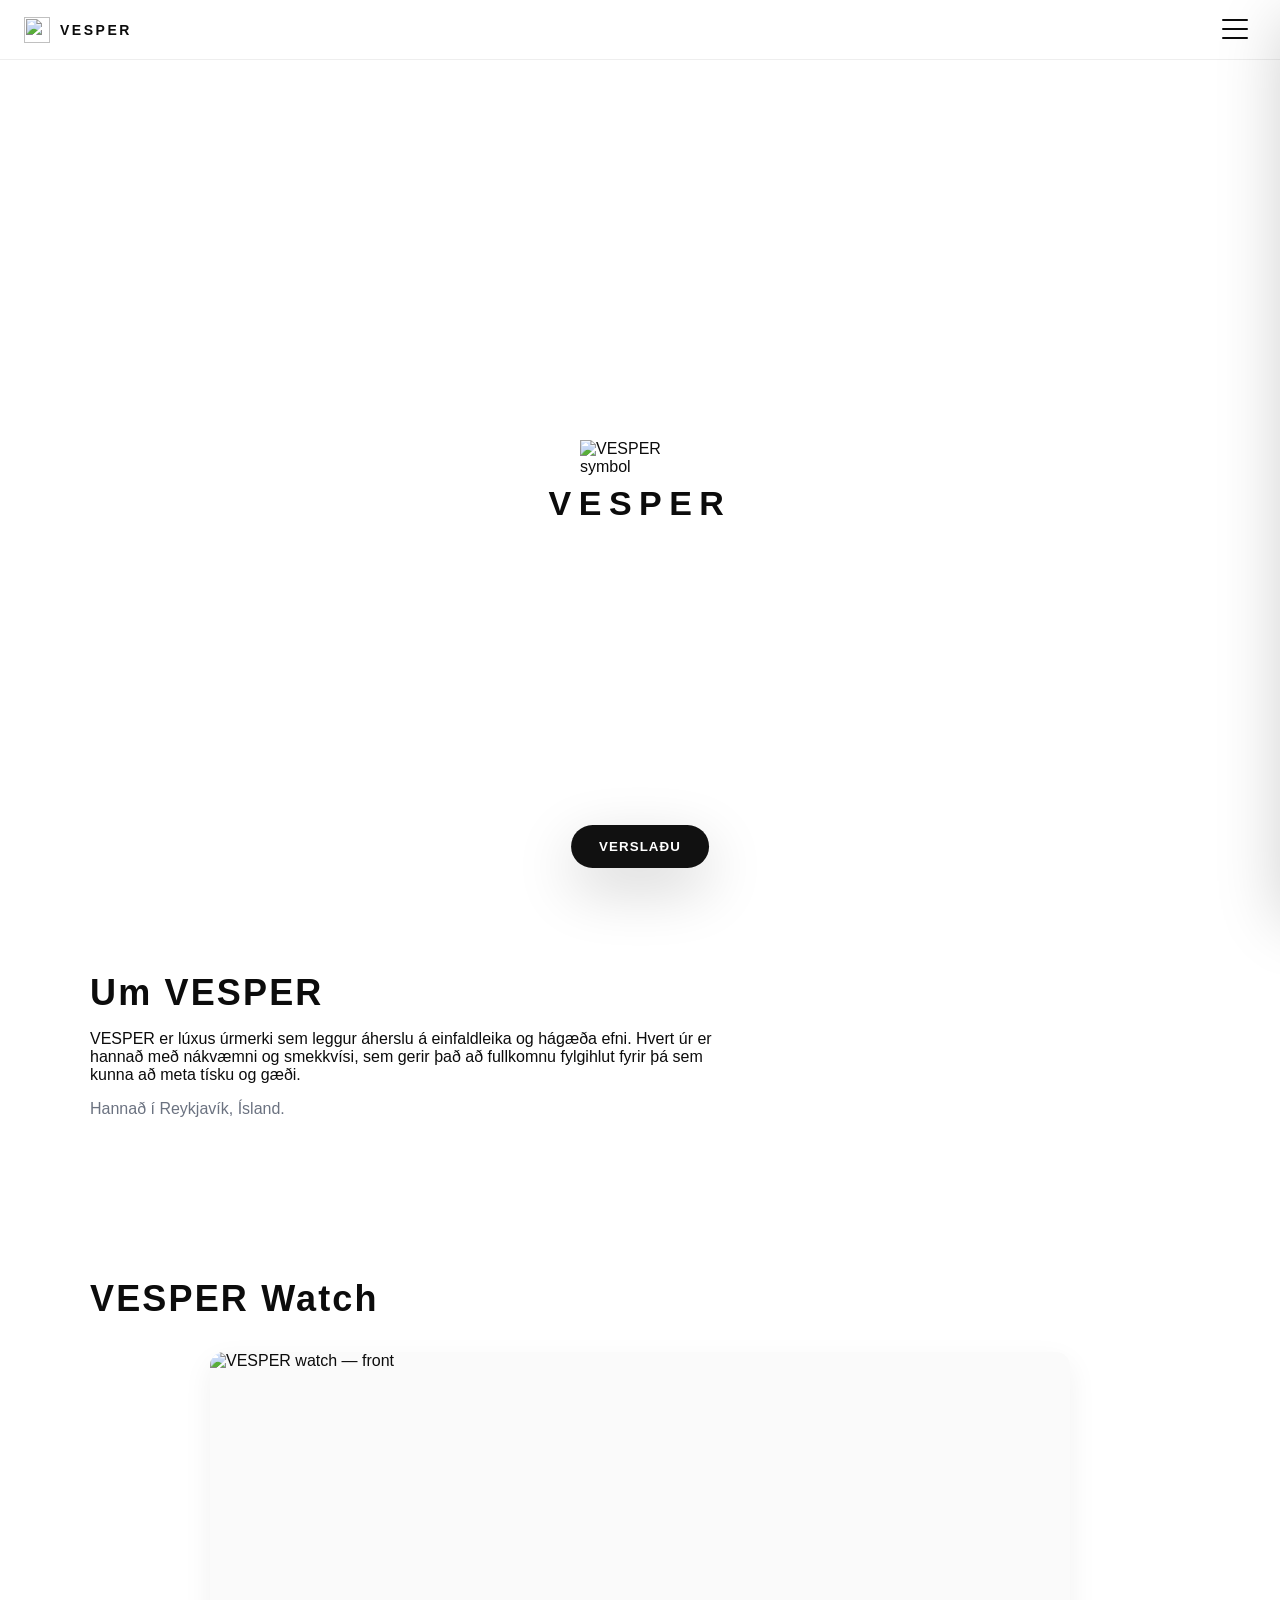
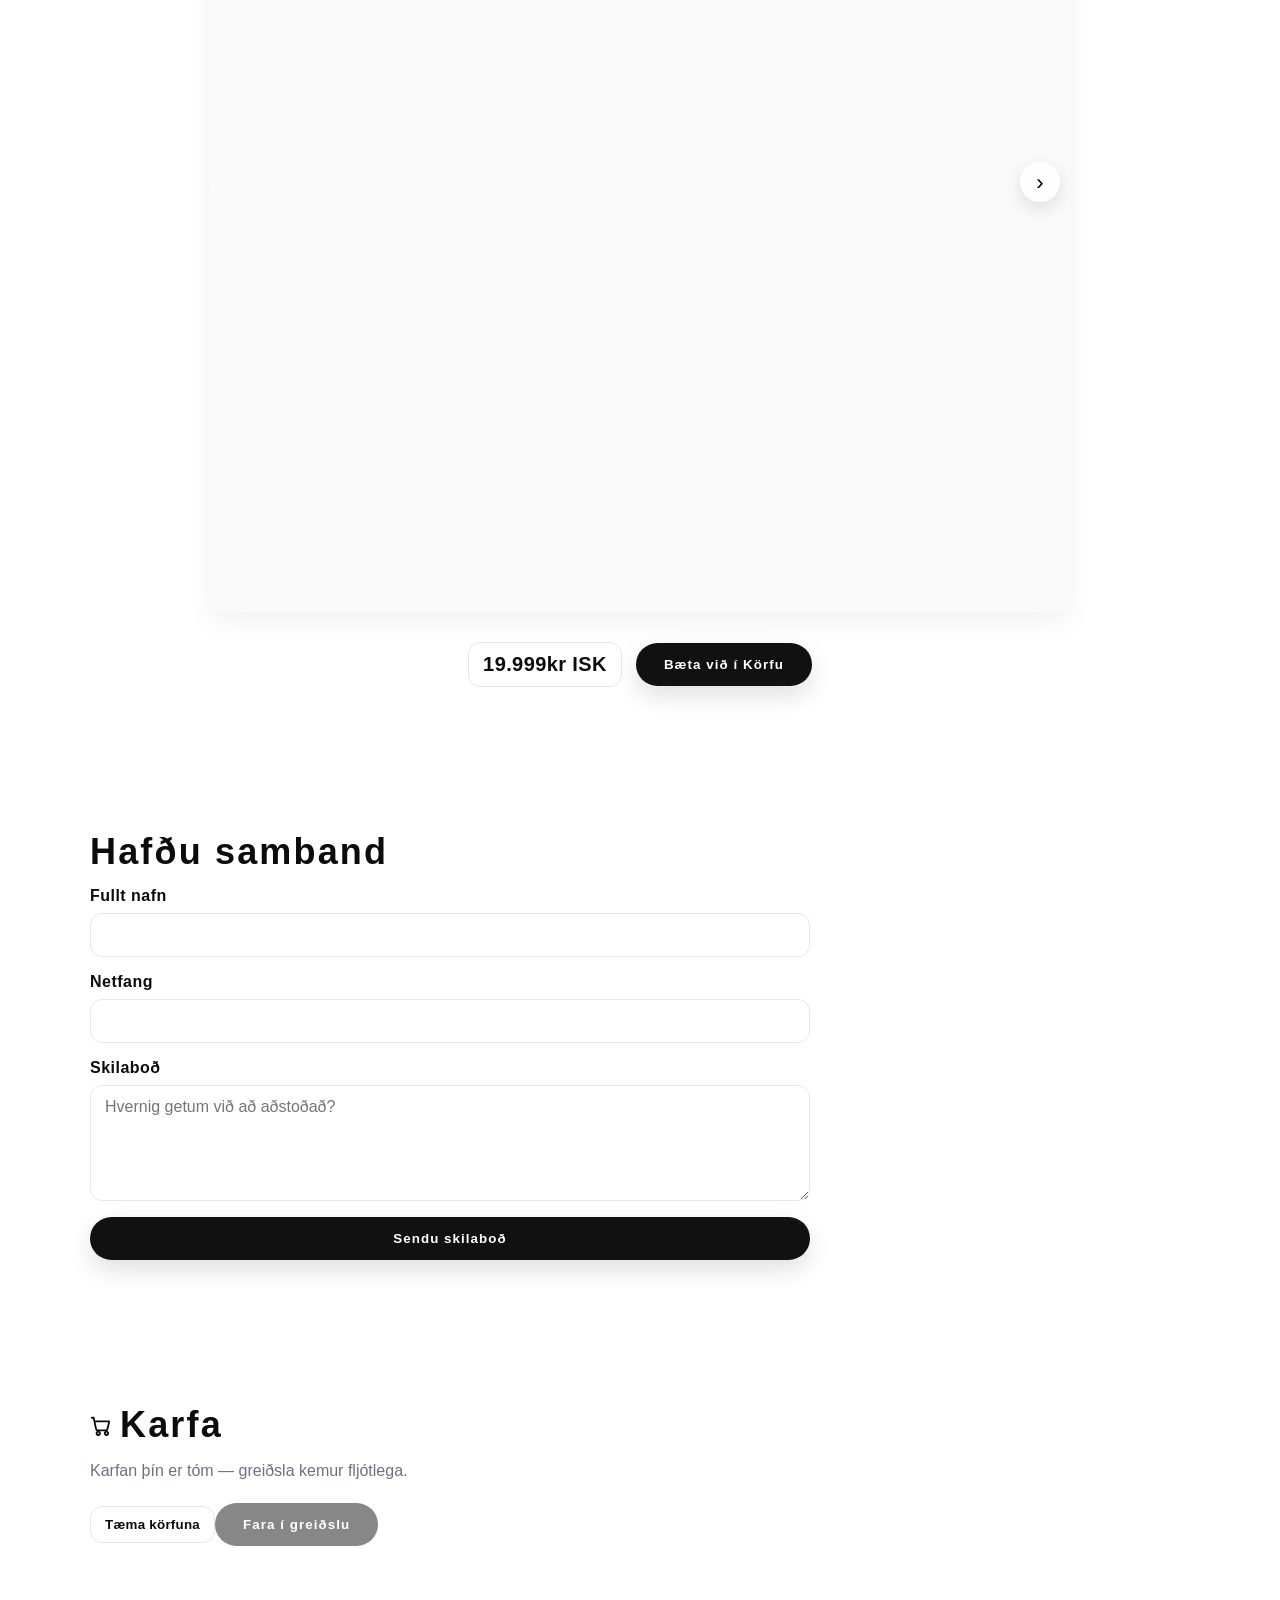
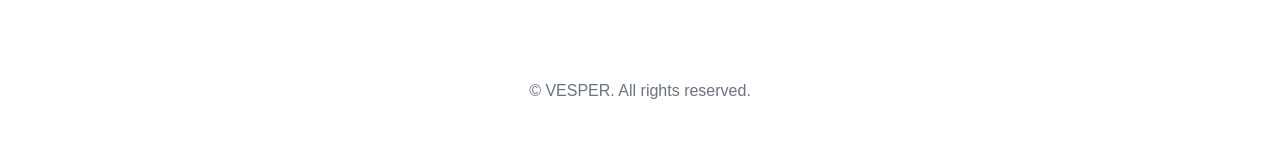
==== VESPER.html @ 0e1dc6f3 "Rename html to VESPER.html" ====
<!DOCTYPE html>
<html lang="en">
<head>
  <meta charset="utf-8" />
  <meta name="viewport" content="width=device-width, initial-scale=1" />
  <title>VESPER - Lúxus tímar</title>
  <meta name="description" content="VESPER — minimal luxury timepieces." />
  <link rel="stylesheet" href="VESPER.css" />
</head>
<body>
  <!-- Top bar with hamburger -->
  <header class="topbar">
    <a class="brand-mini" href="#" aria-label="VESPER Home">
      <img src="SymbolTr.png" alt="" />
      <span>VESPER</span>
    </a>

    <button id="menuBtn"
            class="hamburger"
            aria-label="Open menu"
            aria-expanded="false"
            aria-controls="sideMenu">
      <span aria-hidden="true"></span>
      <span aria-hidden="true"></span>
      <span aria-hidden="true"></span>
    </button>
  </header>

  <!-- Slide-over menu -->
  <aside id="sideMenu" class="menu" aria-hidden="true">
    <nav class="menu-nav" aria-label="Primary">
      <button id="closeMenu" class="close" aria-label="Close menu">×</button>
      <a href="#about" class="menu-link">Um VESPER</a>
      <a href="#contact" class="menu-link">Hafðu samband</a>
      <a href="#cart" class="menu-link" id="cartLink" aria-label="Cart (0)">
  <span class="icon-wrap">
    <svg class="icon icon-cart" viewBox="0 0 24 24" aria-hidden="true" fill="none"
         stroke="currentColor" stroke-width="2" stroke-linecap="round" stroke-linejoin="round">
      <circle cx="9" cy="20" r="1.6"></circle>
      <circle cx="18" cy="20" r="1.6"></circle>
      <path d="M2 3h2l2.6 12.2a2 2 0 0 0 2 1.6h8.5a2 2 0 0 0 2-1.6L21 7H6"></path>
    </svg>
    <span class="badge" id="cartCount" aria-hidden="true">0</span>
  </span>
  <span>Karfa</span>
</a>
    </nav>
    <div class="menu-scrim" id="menuScrim" tabindex="-1"></div>
  </aside>
  <main class="splash" role="main">
    <a class="brand" href="#" aria-label="VESPER Home">
      <img class="symbol" src="SymbolTr.png" alt="VESPER symbol" />
      <span class="wordmark">VESPER</span>
    </a>
    <button id="buyNow" class="buy" aria-label="Buy VESPER now">VERSLAÐU</button>
  </main>
  <section id="about" class="section">
    <div class="container about-grid">
      <div class="copy">
        <h2>Um VESPER</h2>
        <p>
          VESPER er lúxus úrmerki sem leggur áherslu á einfaldleika og hágæða efni.
           Hvert úr er hannað með nákvæmni og smekkvísi, sem gerir það að fullkomnu fylgihlut fyrir þá sem kunna að meta tísku og gæði.
        </p>
        <p class="muted">
          Hannað í Reykjavík, Ísland.
        </p>
      </div>
    </div>
  </section>

  <!-- PRODUCT (place this before the Contact section) -->
<section id="product" class="section product">
  <div class="container">
    <h2>VESPER Watch</h2>

    <!-- Simple, accessible slideshow -->
    <div class="gallery" aria-label="Product images">
      <button class="nav prev" aria-label="Previous image">‹</button>

      <div class="slides">
        <!-- Replace src with your real photos/renders -->
        <img src="OraReja3.1.jpg" alt="VESPER watch — front"  class="slide is-active">
        <img src="OraReja2.1.jpg" alt="VESPER watch — side"   class="slide">
        <img src="OraReja1.jpg" alt="VESPER watch — detail" class="slide">
        <img src="OraReja4.1.jpg" alt="VESPER watch — side"   class="slide">
        <img src="OraReja5.1.jpg" alt="VESPER watch — detail" class="slide">
      </div>

      <button class="nav next" aria-label="Next image">›</button>
    </div>

    <div class="buy-row">
      <div class="price">
        <span id="priceValue">19.999kr</span> ISK
      </div>
      <button id="addToCart" class="btn btn-primary" type="button">Bæta við í Körfu</button>
    </div>
  </div>
</section>


  <!-- CONTACT -->
  <section id="contact" class="section">
  <div class="container">
    <h2>Hafðu samband</h2>

    <!-- Status bar (hidden by default) -->
    <div id="formAlert" class="alert" role="status" aria-live="polite" hidden></div>

    <form id="contactForm"
          class="form"
          action="https://formspree.io/f/mrbajokk"
          method="POST"
          novalidate>
      <!-- (Optional) anti-bot honeypot -->
      <input type="text" name="_gotcha" tabindex="-1" autocomplete="off" hidden>

      <!-- (Optional) email subject line -->
      <input type="hidden" name="_subject" value="New message from VESPER site">

      <div class="field">
        <label for="name">Fullt nafn</label>
        <input id="name" name="name" type="text" autocomplete="name" required />
      </div>

      <div class="field">
        <label for="email">Netfang</label>
        <input id="email" name="email" type="email" autocomplete="email" required />
      </div>

      <div class="field">
        <label for="message">Skilaboð</label>
        <textarea id="message" name="message" rows="5" required placeholder="Hvernig getum við að aðstoðað?"></textarea>
      </div>

      <button class="btn btn-primary" id="contactSubmit" type="submit">Sendu skilaboð</button>
    </form>
  </div>
</section>

    <!-- CART (placeholder for later) -->
  <section id="cart" class="section">
    <div class="container">
      <h2>
  <svg class="icon icon-cart-heading" viewBox="0 0 24 24" aria-hidden="true" fill="none"
       stroke="currentColor" stroke-width="2" stroke-linecap="round" stroke-linejoin="round">
    <circle cx="9" cy="20" r="1.8"></circle>
    <circle cx="18" cy="20" r="1.8"></circle>
    <path d="M2 3h2l2.6 12.2a2 2 0 0 0 2 1.6h8.5a2 2 0 0 0 2-1.6L21 7H6"></path>
  </svg>
  Karfa
</h2>
      <p class="muted" id="cartSummary">Karfan þín er tóm — greiðsla kemur fljótlega.</p>
      <button id="clearCart" class="btn-secondary" type="button" aria-label="Clear cart">
      Tæma körfuna
      <button id="checkoutBtn" class="btn btn-primary" type="button" disabled>Fara í greiðslu</button>
    </button>
  </div>
</section>
    </div>
  </section>
  <footer class="footer">
    <div class="container">
      <p class="muted">© <span id="year"></span> VESPER. All rights reserved.</p>
    </div>
  </footer>
  <!-- Icons -->
<link rel="icon" type="image/png" sizes="32x32" href="assets/favicon-32.png">
<link rel="icon" type="image/png" sizes="16x16" href="assets/favicon-16.png">
<link rel="apple-touch-icon" href="assets/apple-touch-icon.png">
<meta name="theme-color" content="#ffffff">

<!-- Basic SEO -->
<meta name="title" content="VESPER — Minimal Luxury Timepieces">
<meta name="description" content="Understated watches balancing precision and humility.">

<!-- Social (OG/Twitter) -->
<meta property="og:title" content="VESPER — Minimal Luxury Timepieces">
<meta property="og:description" content="Understated watches balancing precision and humility.">
<meta property="og:image" content="assets/og-image.png">
<meta property="og:type" content="website">
<meta property="og:url" content="https://yourdomain.com/">
<meta name="twitter:card" content="summary_large_image">


  <script src="VESPER.js"></script>
</body>
</html>
---- VESPER.css ----
:root{
  --bg:#ffffff;
  --ink:#0c0c0c;
  --muted:#6b7280;
  --accent:#111111;
  --accent-ink:#ffffff;

  --pad:24px;
  --radius:999px;
  --maxw:1100px;

  --menu-w:320px;
  --shadow:0 20px 60px rgba(0,0,0,.18);
}

html { scroll-behavior: smooth; }


*{box-sizing:border-box}
html,body{height:100%;margin:0;background:var(--bg);color:var(--ink);
  font-family:ui-sans-serif,-apple-system,Segoe UI,Roboto,Helvetica,Arial}

/* --- Top bar --- */
.topbar{
  position:fixed; inset:0 0 auto 0; height:60px;
  display:flex; align-items:center; justify-content:space-between;
  padding:0 var(--pad);
  backdrop-filter:saturate(180%) blur(6px);
  background:rgba(255,255,255,.7);
  border-bottom:1px solid #eee; z-index:40;
}
.brand-mini{display:flex; align-items:center; gap:10px; color:inherit; text-decoration:none}
.brand-mini img{width:26px; height:26px; display:block}
.brand-mini span{letter-spacing:.18em; font-weight:600; font-size:14px}

.hamburger{display:grid; gap:5px; width:42px; height:34px; padding:6px 8px; border:0; background:transparent; cursor:pointer}
.hamburger span{display:block; height:2px; background:var(--ink); border-radius:2px}

/* --- Splash --- */
.splash{
  min-height:100dvh; display:grid; place-items:center;
  padding:calc(var(--pad) + 60px) var(--pad) var(--pad); position:relative;
}
.brand{display:grid; justify-items:center; gap:10px; text-decoration:none; color:inherit; user-select:none}
.symbol{width:min(120px,32vw); height:auto; display:block}
.wordmark{letter-spacing:.22em; font-weight:600; font-size:clamp(22px,4vw,34px); line-height:1}

.buy{
  position:fixed; left:50%; bottom:32px; transform:translateX(-50%);
  padding:14px 28px; border:0; border-radius:var(--radius);
  background:var(--accent); color:var(--accent-ink);
  font-weight:700; letter-spacing:.08em; cursor:pointer;
  box-shadow:var(--shadow);
  transition:transform .08s ease, box-shadow .2s ease, opacity .2s ease;
}
.buy:hover{transform:translateX(-50%) translateY(-1px)}
.buy:active{transform:translateX(-50%)}

/* --- Sections --- */
.section{scroll-margin-top:76px; padding:72px var(--pad)}
.container{max-width:var(--maxw); margin:0 auto}

.section h2{
  font-size:clamp(24px,4vw,36px);
  letter-spacing:.06em;
  margin:0 0 14px 0;
}
.muted{color:var(--muted)}

.about-grid{
  display:grid; grid-template-columns:1.2fr .8fr; gap:32px; align-items:start;
}
.about-grid .portrait img{
  width:100%; height:auto; border-radius:14px; box-shadow:0 10px 30px rgba(0,0,0,.08); display:block;
}
@media (max-width:900px){
  .about-grid{grid-template-columns:1fr}
}

/* --- Contact form --- */
.form{display:grid; gap:16px; max-width:720px}
.field{display:grid; gap:8px}
label{font-weight:600; letter-spacing:.03em}
input, textarea{
  width:100%; padding:12px 14px; border-radius:12px; border:1px solid #e5e7eb; background:#fff; color:var(--ink);
  font:inherit; outline: none;
}
input:focus, textarea:focus{border-color:#c7cdd8; box-shadow:0 0 0 4px rgba(0,0,0,.04)}
.submit{
  justify-self:start; padding:12px 22px; border:0; border-radius:14px; background:var(--accent); color:var(--accent-ink);
  font-weight:700; letter-spacing:.06em; cursor:pointer; box-shadow:0 10px 30px rgba(0,0,0,.12);
}
.status{min-height:1.2em; color:var(--muted); margin-top:4px}

/* --- Menu (slide-over) --- */
.menu{position:fixed; inset:0; pointer-events:none; z-index:50; pointer-events: none;}
.menu-nav{
  position:absolute; top:0; right:0; height:100%; width:var(--menu-w);
  background:#fff; box-shadow:var(--shadow);
  transform:translateX(100%); transition:transform .25s ease;
  display:flex; flex-direction:column; padding:20px;
}
.menu[aria-hidden="false"] .menu-nav{transform:translateX(0)}

.menu-scrim{position:absolute; inset:0; background:rgba(0,0,0,.28); opacity:0; transition:opacity .2s ease}
.menu[aria-hidden="false"] .menu-scrim{opacity:1; pointer-events:auto}
.menu-link{
  text-decoration:none; color:var(--ink); font-weight:600; letter-spacing:.06em;
  padding:14px 10px; border-radius:12px;
}
.menu-link:hover{background:#f5f5f5}
.close{
  align-self:flex-end; font-size:28px; line-height:1; width:38px; height:38px;
  border:0; border-radius:10px; background:#f3f4f6; cursor:pointer; margin-bottom:8px;
}
.close:hover{background:#e5e7eb}

/* --- Footer --- */
.footer{padding:48px var(--pad); text-align:center}

/* Reduced motion */
@media (prefers-reduced-motion: reduce){
  .buy{transition:none}
  .menu-nav{transition:none}
  .menu-scrim{transition:none}
}

/* Slide-over menu */
.menu{
  position: fixed; inset: 0; z-index: 50;
  pointer-events: none;              /* ensures it doesn't block clicks when closed */
}
.menu[aria-hidden="false"]{
  pointer-events: auto;              /* enable interactions when open */
}

.menu-nav{
  position:absolute; top:0; right:0; height:100%; width:var(--menu-w);
  background:#fff; box-shadow: var(--shadow);
  transform: translateX(100%); transition: transform .25s ease;
  display:flex; flex-direction:column; padding:20px;
  z-index: 2;                        /* sits above the scrim */
}
.menu[aria-hidden="false"] .menu-nav{ transform: translateX(0) }

.menu-scrim{
  position:absolute; inset:0; background:rgba(0,0,0,.28);
  opacity:0; transition: opacity .2s ease;
  z-index: 1;                        /* sits below the panel */
}
.menu[aria-hidden="false"] .menu-scrim{ opacity:1 }

/* Cart icon styles */
.menu-link { display: flex; align-items: center; gap: 10px; }  /* enhances your existing rule */
.menu-link .icon { width: 18px; height: 18px; flex: 0 0 auto; }

.section h2 { display: flex; align-items: center; gap: 8px; }
.section h2 .icon { width: 22px; height: 22px; transform: translateY(1px); }

/* (Icons inherit text color via stroke=currentColor) */

/* Cart icon + badge */
.menu-link { display: flex; align-items: center; gap: 10px; }
.icon-wrap { position: relative; display: inline-block; line-height: 0; }
.menu-link .icon { width: 18px; height: 18px; flex: 0 0 auto; }

.badge{
  position: absolute;
  top: -8px;
  right: -10px;
  min-width: 18px;
  height: 18px;
  padding: 0 5px;
  border-radius: 999px;
  background: var(--accent);
  color: var(--accent-ink);
  font-size: 11px;
  font-weight: 700;
  line-height: 18px;
  text-align: center;
  box-shadow: 0 2px 6px rgba(0,0,0,.2);
  transform: scale(0);
  transform-origin: 100% 0%;
  transition: transform .15s ease;
}
.badge.show { transform: scale(1); }

/* Secondary (outline) button for utility actions */
.btn-secondary{
  margin-top: 10px;
  padding: 10px 14px;
  border-radius: 12px;
  border: 1px solid #e5e7eb;
  background: #ffffff;
  color: var(--ink);
  font-weight: 600;
  letter-spacing: .02em;
  cursor: pointer;
  transition: background .15s ease, box-shadow .15s ease, border-color .15s ease;
}
.btn-secondary:hover{
  background: #f7f7f8;
  border-color: #dcdfe5;
  box-shadow: 0 4px 14px rgba(0,0,0,.06);
}
.btn-secondary:active{
  background: #f1f3f5;
  box-shadow: 0 2px 8px rgba(0,0,0,.06);
}

/* ---------- Product section ---------- */
.product .container { display: grid; gap: 18px; }

/* Gallery */
.gallery{
  position: relative;
  width: 100%;
  max-width: 860px;
  margin: 0 auto;
}
.slides{
  position: relative;
  width: 100%;
  aspect-ratio: 1 / 1;          /* square stage; tweak if needed */
  overflow: hidden;
  border-radius: 14px;
  background: #fafafa;
  box-shadow: 0 10px 30px rgba(0,0,0,.06);
}
.slide{
  position: absolute; inset: 0;
  width: 100%; height: 100%;
  object-fit: contain;
  opacity: 0; pointer-events: none;
  transition: opacity .25s ease;
}
.slide.is-active{ opacity: 1; pointer-events: auto; }

.gallery .nav{
  position: absolute; top: 50%; transform: translateY(-50%);
  width: 40px; height: 40px; border-radius: 999px;
  border: 0; background: rgba(255,255,255,.9);
  box-shadow: 0 6px 18px rgba(0,0,0,.12);
  cursor: pointer; font-size: 22px; line-height: 40px; text-align: center;
}
.gallery .prev{ left: 10px; }
.gallery .next{ right: 10px; }
.gallery .nav:hover{ background: #fff; }

/* Price + Add to cart row */
.buy-row{
  margin-top: 12px;
  display: flex; align-items: center; justify-content: center;
  gap: 14px; flex-wrap: wrap;
}
.price{
  font-size: 20px; font-weight: 700; letter-spacing: .02em;
  padding: 10px 14px; border: 1px solid #e5e7eb; border-radius: 12px;
}

/* Keep buttons consistent with your existing .btn-primary */
/* THEME BUTTONS (shared styles) */
.btn{
  appearance: none;
  border: 0;
  border-radius: 999px;
  padding: 14px 28px;
  font-weight: 700;
  letter-spacing: .08em;
  cursor: pointer;
  transition: transform .08s ease, box-shadow .2s ease, opacity .2s ease;
}

/* Primary (matches your hero button aesthetic) */
.btn-primary{
  background: var(--accent);
  color: var(--accent-ink);
  box-shadow: 0 10px 24px rgba(0,0,0,.12);
}
.btn-primary:hover{ transform: translateY(-1px); box-shadow: 0 14px 32px rgba(0,0,0,.16); }
.btn-primary:active{ transform: translateY(0); box-shadow: 0 8px 20px rgba(0,0,0,.12); }
.btn-primary:disabled{ opacity:.5; cursor:not-allowed; transform:none; box-shadow:none; }

/* Secondary (outline) */
.btn-secondary{
  margin-top: 10px;
  padding: 10px 14px;
  border-radius: 12px;
  border: 1px solid #e5e7eb;
  background: #ffffff;
  color: var(--ink);
  font-weight: 600;
  letter-spacing: .02em;
  cursor: pointer;
  transition: background .15s ease, box-shadow .15s ease, border-color .15s ease;
}
.btn-secondary:hover{
  background: #f7f7f8;
  border-color: #dcdfe5;
  box-shadow: 0 4px 14px rgba(0,0,0,.06);
}
.btn-secondary:active{
  background: #f1f3f5;
  box-shadow: 0 2px 8px rgba(0,0,0,.06);
}

/* Make the hero button only handle positioning — uses .btn + .btn-primary for style */
.buy{
  position: fixed;
  left: 50%;
  bottom: 32px;
  transform: translateX(-50%);
}
/* keep your existing :hover/:active transforms on .btn-primary */

/* Form alert bar */
.alert{
  margin: 12px 0 18px;
  padding: 10px 14px;
  border-left: 4px solid transparent;
  border-radius: 10px;
  background: #f8fafc;
  color: var(--ink);
  font-weight: 600;
}
.alert--success{
  border-left-color: #16a34a;     /* green */
  background: #f0fdf4;            /* soft green bg */
  color: #166534;
}
.alert--error{
  border-left-color: #dc2626;     /* red */
  background: #fef2f2;            /* soft red bg */
  color: #7f1d1d;
}
.alert--info{
  border-left-color: #2563eb;     /* blue (sending...) */
  background: #eff6ff;
  color: #1e3a8a;
}
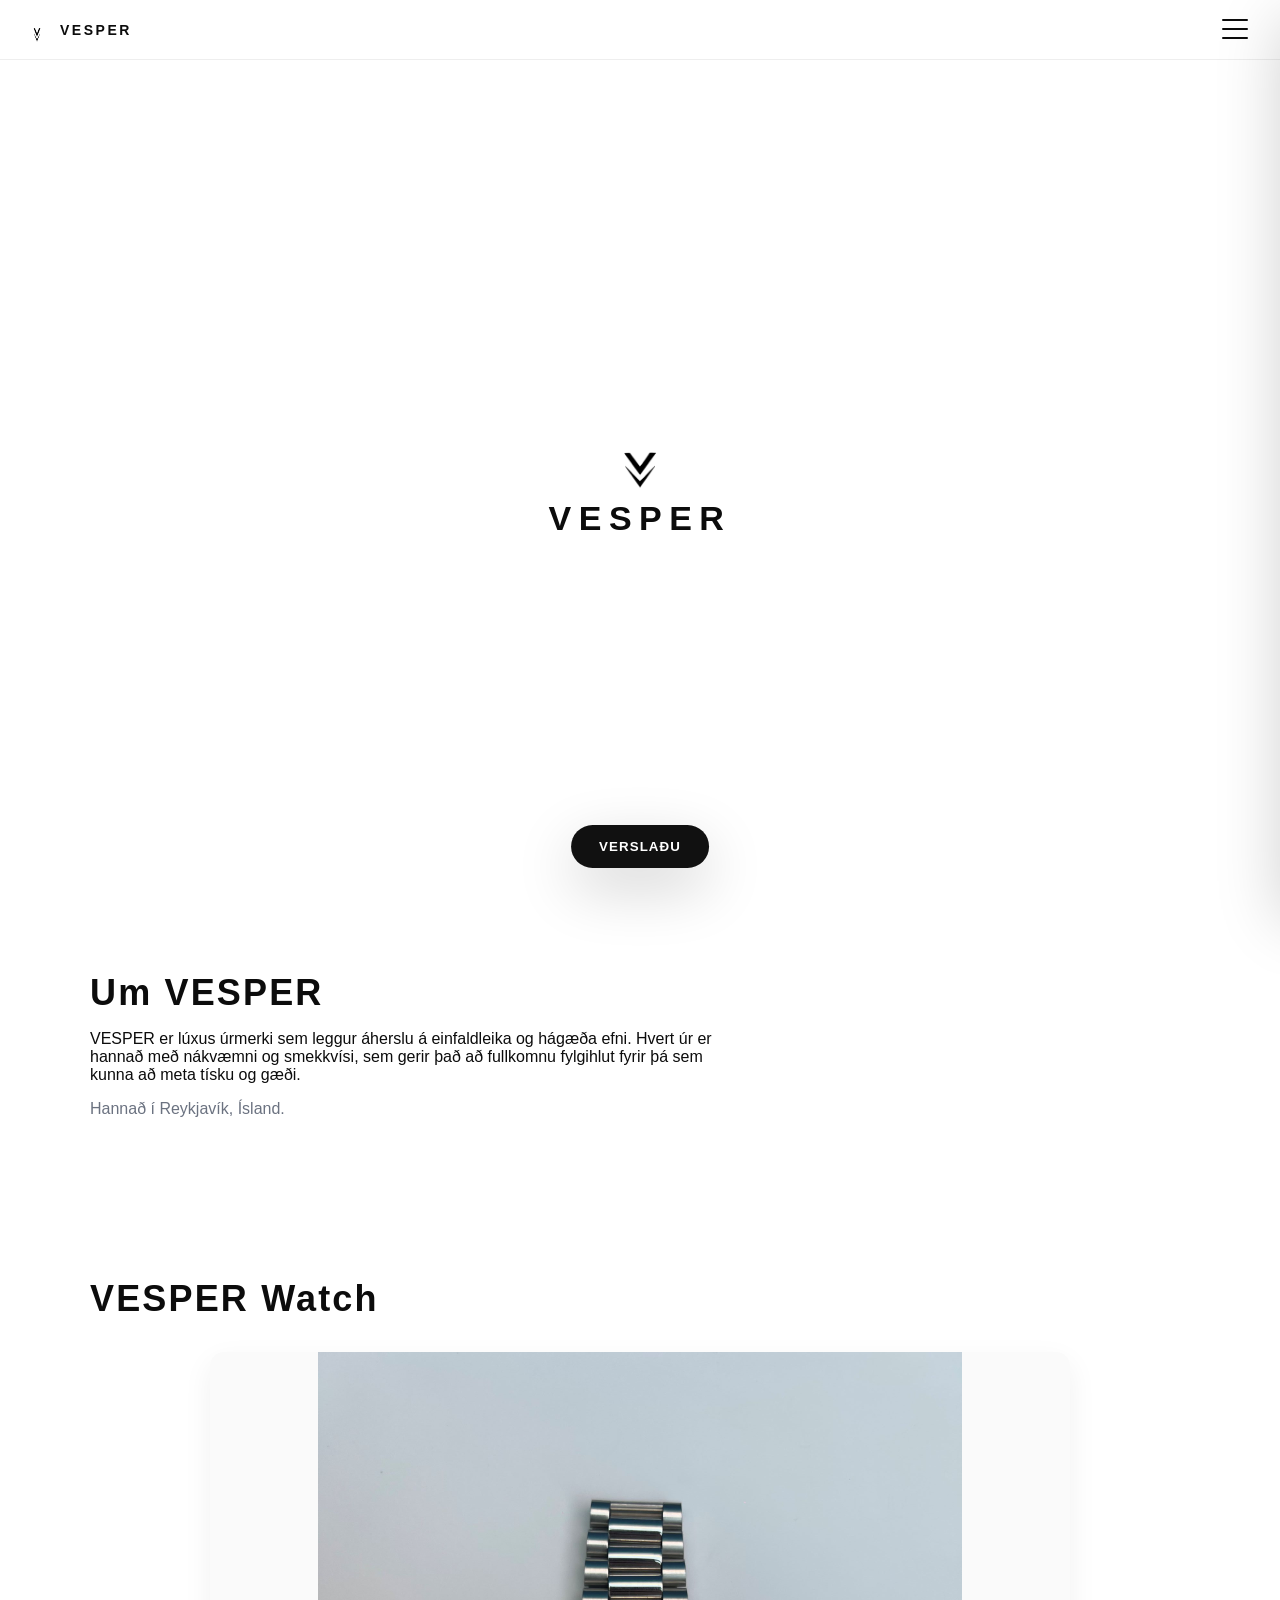
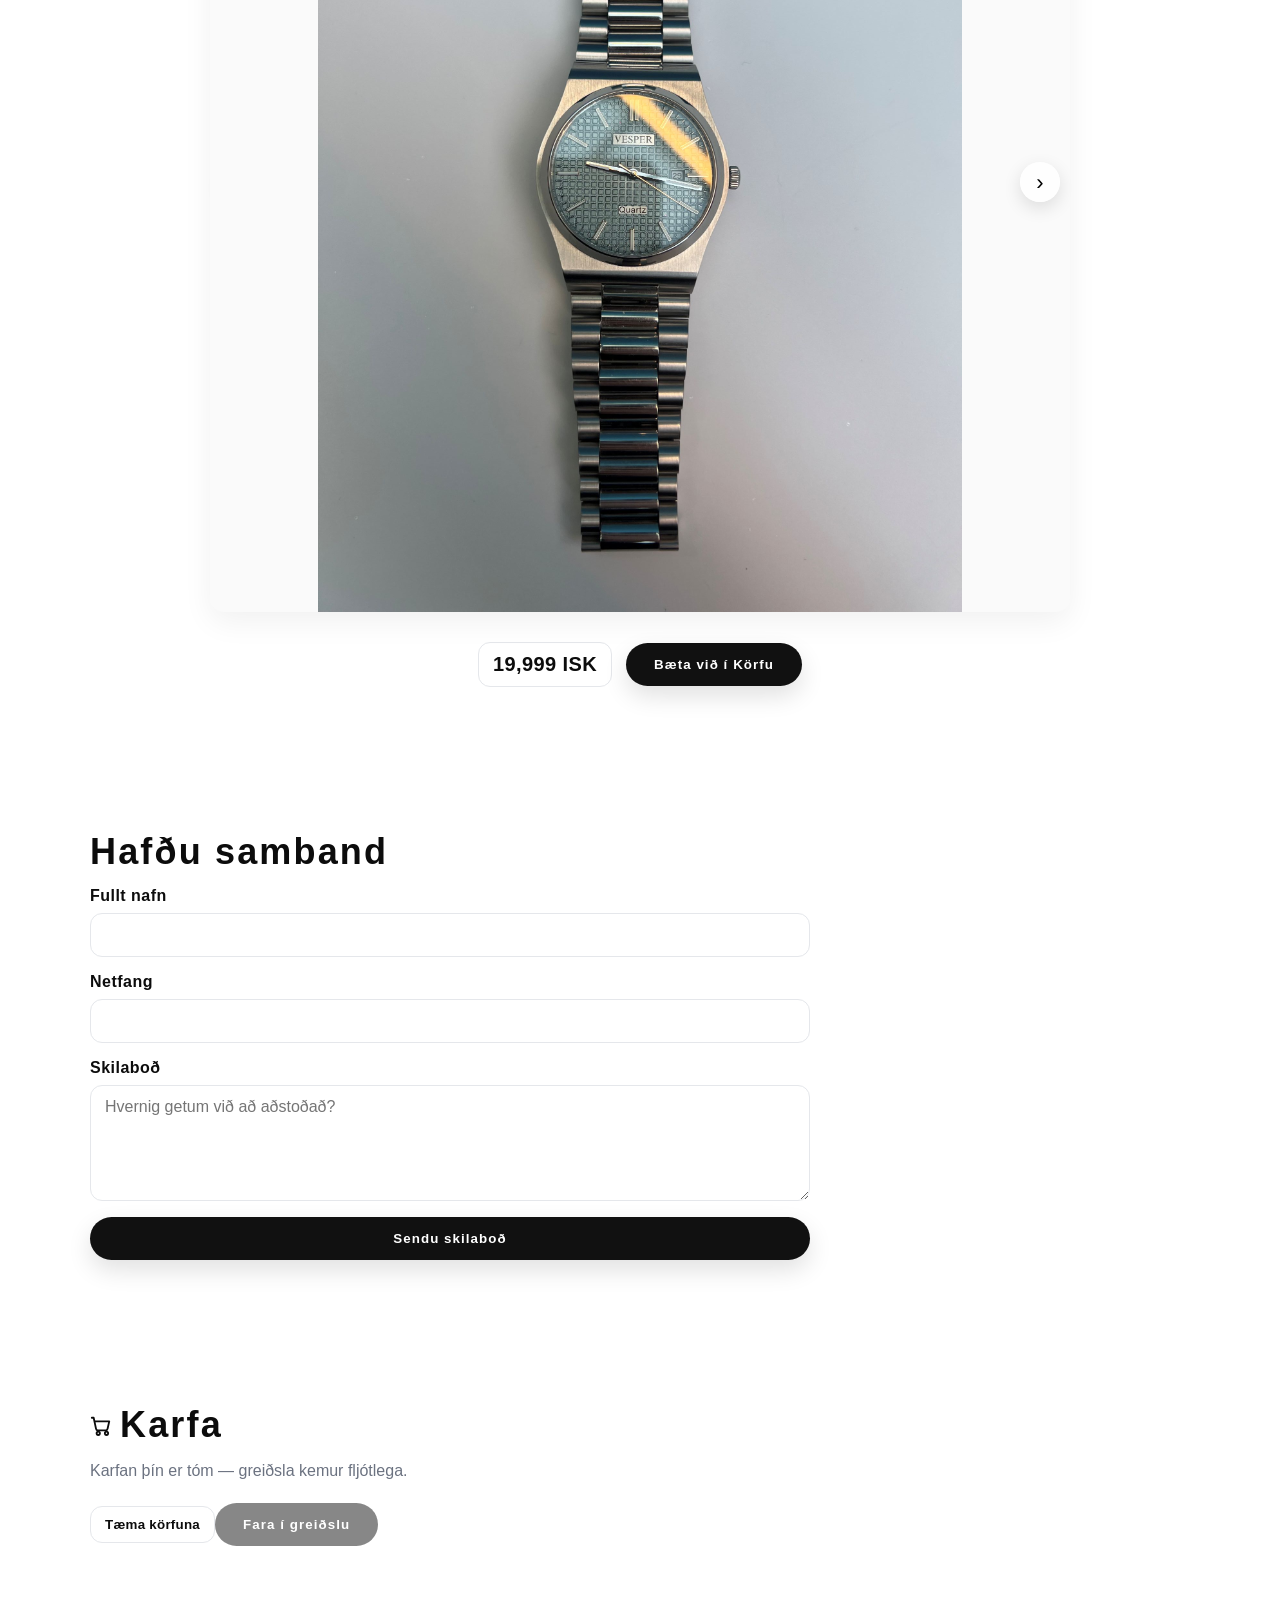
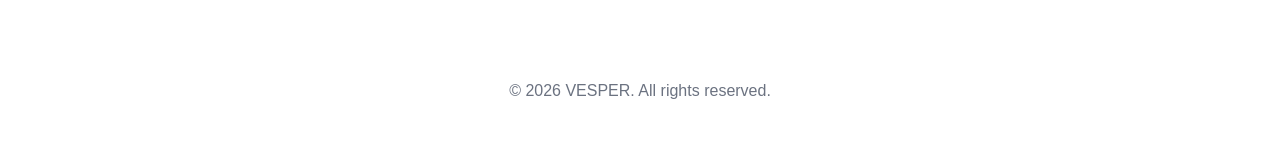
==== commit 31b97008: "Add files via upload" ====
--- a/VESPER.html
+++ b/VESPER.html
@@ -1,189 +1,191 @@
-<!DOCTYPE html>
-<html lang="en">
-<head>
-  <meta charset="utf-8" />
-  <meta name="viewport" content="width=device-width, initial-scale=1" />
-  <title>VESPER - Lúxus tímar</title>
-  <meta name="description" content="VESPER — minimal luxury timepieces." />
-  <link rel="stylesheet" href="VESPER.css" />
-</head>
-<body>
-  <!-- Top bar with hamburger -->
-  <header class="topbar">
-    <a class="brand-mini" href="#" aria-label="VESPER Home">
-      <img src="SymbolTr.png" alt="" />
-      <span>VESPER</span>
-    </a>
-
-    <button id="menuBtn"
-            class="hamburger"
-            aria-label="Open menu"
-            aria-expanded="false"
-            aria-controls="sideMenu">
-      <span aria-hidden="true"></span>
-      <span aria-hidden="true"></span>
-      <span aria-hidden="true"></span>
-    </button>
-  </header>
-
-  <!-- Slide-over menu -->
-  <aside id="sideMenu" class="menu" aria-hidden="true">
-    <nav class="menu-nav" aria-label="Primary">
-      <button id="closeMenu" class="close" aria-label="Close menu">×</button>
-      <a href="#about" class="menu-link">Um VESPER</a>
-      <a href="#contact" class="menu-link">Hafðu samband</a>
-      <a href="#cart" class="menu-link" id="cartLink" aria-label="Cart (0)">
-  <span class="icon-wrap">
-    <svg class="icon icon-cart" viewBox="0 0 24 24" aria-hidden="true" fill="none"
-         stroke="currentColor" stroke-width="2" stroke-linecap="round" stroke-linejoin="round">
-      <circle cx="9" cy="20" r="1.6"></circle>
-      <circle cx="18" cy="20" r="1.6"></circle>
-      <path d="M2 3h2l2.6 12.2a2 2 0 0 0 2 1.6h8.5a2 2 0 0 0 2-1.6L21 7H6"></path>
-    </svg>
-    <span class="badge" id="cartCount" aria-hidden="true">0</span>
-  </span>
-  <span>Karfa</span>
-</a>
-    </nav>
-    <div class="menu-scrim" id="menuScrim" tabindex="-1"></div>
-  </aside>
-  <main class="splash" role="main">
-    <a class="brand" href="#" aria-label="VESPER Home">
-      <img class="symbol" src="SymbolTr.png" alt="VESPER symbol" />
-      <span class="wordmark">VESPER</span>
-    </a>
-    <button id="buyNow" class="buy" aria-label="Buy VESPER now">VERSLAÐU</button>
-  </main>
-  <section id="about" class="section">
-    <div class="container about-grid">
-      <div class="copy">
-        <h2>Um VESPER</h2>
-        <p>
-          VESPER er lúxus úrmerki sem leggur áherslu á einfaldleika og hágæða efni.
-           Hvert úr er hannað með nákvæmni og smekkvísi, sem gerir það að fullkomnu fylgihlut fyrir þá sem kunna að meta tísku og gæði.
-        </p>
-        <p class="muted">
-          Hannað í Reykjavík, Ísland.
-        </p>
-      </div>
-    </div>
-  </section>
-
-  <!-- PRODUCT (place this before the Contact section) -->
-<section id="product" class="section product">
-  <div class="container">
-    <h2>VESPER Watch</h2>
-
-    <!-- Simple, accessible slideshow -->
-    <div class="gallery" aria-label="Product images">
-      <button class="nav prev" aria-label="Previous image">‹</button>
-
-      <div class="slides">
-        <!-- Replace src with your real photos/renders -->
-        <img src="OraReja3.1.jpg" alt="VESPER watch — front"  class="slide is-active">
-        <img src="OraReja2.1.jpg" alt="VESPER watch — side"   class="slide">
-        <img src="OraReja1.jpg" alt="VESPER watch — detail" class="slide">
-        <img src="OraReja4.1.jpg" alt="VESPER watch — side"   class="slide">
-        <img src="OraReja5.1.jpg" alt="VESPER watch — detail" class="slide">
-      </div>
-
-      <button class="nav next" aria-label="Next image">›</button>
-    </div>
-
-    <div class="buy-row">
-      <div class="price">
-        <span id="priceValue">19.999kr</span> ISK
-      </div>
-      <button id="addToCart" class="btn btn-primary" type="button">Bæta við í Körfu</button>
-    </div>
-  </div>
-</section>
-
-
-  <!-- CONTACT -->
-  <section id="contact" class="section">
-  <div class="container">
-    <h2>Hafðu samband</h2>
-
-    <!-- Status bar (hidden by default) -->
-    <div id="formAlert" class="alert" role="status" aria-live="polite" hidden></div>
-
-    <form id="contactForm"
-          class="form"
-          action="https://formspree.io/f/mrbajokk"
-          method="POST"
-          novalidate>
-      <!-- (Optional) anti-bot honeypot -->
-      <input type="text" name="_gotcha" tabindex="-1" autocomplete="off" hidden>
-
-      <!-- (Optional) email subject line -->
-      <input type="hidden" name="_subject" value="New message from VESPER site">
-
-      <div class="field">
-        <label for="name">Fullt nafn</label>
-        <input id="name" name="name" type="text" autocomplete="name" required />
-      </div>
-
-      <div class="field">
-        <label for="email">Netfang</label>
-        <input id="email" name="email" type="email" autocomplete="email" required />
-      </div>
-
-      <div class="field">
-        <label for="message">Skilaboð</label>
-        <textarea id="message" name="message" rows="5" required placeholder="Hvernig getum við að aðstoðað?"></textarea>
-      </div>
-
-      <button class="btn btn-primary" id="contactSubmit" type="submit">Sendu skilaboð</button>
-    </form>
-  </div>
-</section>
-
-    <!-- CART (placeholder for later) -->
-  <section id="cart" class="section">
-    <div class="container">
-      <h2>
-  <svg class="icon icon-cart-heading" viewBox="0 0 24 24" aria-hidden="true" fill="none"
-       stroke="currentColor" stroke-width="2" stroke-linecap="round" stroke-linejoin="round">
-    <circle cx="9" cy="20" r="1.8"></circle>
-    <circle cx="18" cy="20" r="1.8"></circle>
-    <path d="M2 3h2l2.6 12.2a2 2 0 0 0 2 1.6h8.5a2 2 0 0 0 2-1.6L21 7H6"></path>
-  </svg>
-  Karfa
-</h2>
-      <p class="muted" id="cartSummary">Karfan þín er tóm — greiðsla kemur fljótlega.</p>
-      <button id="clearCart" class="btn-secondary" type="button" aria-label="Clear cart">
-      Tæma körfuna
-      <button id="checkoutBtn" class="btn btn-primary" type="button" disabled>Fara í greiðslu</button>
-    </button>
-  </div>
-</section>
-    </div>
-  </section>
-  <footer class="footer">
-    <div class="container">
-      <p class="muted">© <span id="year"></span> VESPER. All rights reserved.</p>
-    </div>
-  </footer>
-  <!-- Icons -->
-<link rel="icon" type="image/png" sizes="32x32" href="assets/favicon-32.png">
-<link rel="icon" type="image/png" sizes="16x16" href="assets/favicon-16.png">
-<link rel="apple-touch-icon" href="assets/apple-touch-icon.png">
-<meta name="theme-color" content="#ffffff">
-
-<!-- Basic SEO -->
-<meta name="title" content="VESPER — Minimal Luxury Timepieces">
-<meta name="description" content="Understated watches balancing precision and humility.">
-
-<!-- Social (OG/Twitter) -->
-<meta property="og:title" content="VESPER — Minimal Luxury Timepieces">
-<meta property="og:description" content="Understated watches balancing precision and humility.">
-<meta property="og:image" content="assets/og-image.png">
-<meta property="og:type" content="website">
-<meta property="og:url" content="https://yourdomain.com/">
-<meta name="twitter:card" content="summary_large_image">
-
-
-  <script src="VESPER.js"></script>
-</body>
-</html>
+<!DOCTYPE html>
+<html lang="en">
+<head>
+  <meta charset="utf-8" />
+  <meta name="viewport" content="width=device-width, initial-scale=1" />
+  <title>VESPER - Lúxus tímar</title>
+  <meta name="description" content="VESPER — minimal luxury timepieces." />
+  <link rel="stylesheet" href="VESPER.css" />
+</head>
+<body>
+  <!-- Top bar with hamburger -->
+  <header class="topbar">
+    <a class="brand-mini" href="#" aria-label="VESPER Home">
+      <img src="SymbolTr.png" alt="" />
+      <span>VESPER</span>
+    </a>
+
+    <button id="menuBtn"
+            class="hamburger"
+            aria-label="Open menu"
+            aria-expanded="false"
+            aria-controls="sideMenu">
+      <span aria-hidden="true"></span>
+      <span aria-hidden="true"></span>
+      <span aria-hidden="true"></span>
+    </button>
+  </header>
+
+  <!-- Slide-over menu -->
+  <aside id="sideMenu" class="menu" aria-hidden="true">
+    <nav class="menu-nav" aria-label="Primary">
+      <button id="closeMenu" class="close" aria-label="Close menu">×</button>
+      <a href="#about" class="menu-link">Um VESPER</a>
+      <a href="#contact" class="menu-link">Hafðu samband</a>
+      <a href="#cart" class="menu-link" id="cartLink" aria-label="Cart (0)">
+  <span class="icon-wrap">
+    <svg class="icon icon-cart" viewBox="0 0 24 24" aria-hidden="true" fill="none"
+         stroke="currentColor" stroke-width="2" stroke-linecap="round" stroke-linejoin="round">
+      <circle cx="9" cy="20" r="1.6"></circle>
+      <circle cx="18" cy="20" r="1.6"></circle>
+      <path d="M2 3h2l2.6 12.2a2 2 0 0 0 2 1.6h8.5a2 2 0 0 0 2-1.6L21 7H6"></path>
+    </svg>
+    <span class="badge" id="cartCount" aria-hidden="true">0</span>
+  </span>
+  <span>Karfa</span>
+</a>
+    </nav>
+    <div class="menu-scrim" id="menuScrim" tabindex="-1"></div>
+  </aside>
+  <main class="splash" role="main">
+    <a class="brand" href="#" aria-label="VESPER Home">
+      <img class="symbol" src="SymbolTr.png" alt="VESPER symbol" />
+      <span class="wordmark">VESPER</span>
+    </a>
+    <button id="buyNow" class="buy" aria-label="Buy VESPER now">VERSLAÐU</button>
+  </main>
+  <section id="about" class="section">
+    <div class="container about-grid">
+      <div class="copy">
+        <h2>Um VESPER</h2>
+        <p>
+          VESPER er lúxus úrmerki sem leggur áherslu á einfaldleika og hágæða efni.
+           Hvert úr er hannað með nákvæmni og smekkvísi, sem gerir það að fullkomnu fylgihlut fyrir þá sem kunna að meta tísku og gæði.
+        </p>
+        <p class="muted">
+          Hannað í Reykjavík, Ísland.
+        </p>
+      </div>
+    </div>
+  </section>
+
+  <!-- PRODUCT (place this before the Contact section) -->
+<section id="product" class="section product">
+  <div class="container">
+    <h2>VESPER Watch</h2>
+
+    <!-- Ekki gleyma að vera nav bar "Vörur og upplýsingar um úr"-->
+
+    <!-- Simple, accessible slideshow -->
+    <div class="gallery" aria-label="Product images">
+      <button class="nav prev" aria-label="Previous image">‹</button>
+
+      <div class="slides">
+        <!-- Replace src with your real photos/renders -->
+        <img src="OraReja3.1.jpg" alt="VESPER watch — front"  class="slide is-active">
+        <img src="OraReja2.1.jpg" alt="VESPER watch — side"   class="slide">
+        <img src="OraReja1.jpg" alt="VESPER watch — detail" class="slide">
+        <img src="OraReja4.1.jpg" alt="VESPER watch — side"   class="slide">
+        <img src="OraReja5.1.jpg" alt="VESPER watch — detail" class="slide">
+      </div>
+
+      <button class="nav next" aria-label="Next image">›</button>
+    </div>
+
+    <div class="buy-row">
+      <div class="price">
+        <span id="priceValue">19.900kr</span> ISK
+      </div>
+      <button id="addToCart" class="btn btn-primary" type="button">Bæta við í Körfu</button>
+    </div>
+  </div>
+</section>
+
+
+  <!-- CONTACT -->
+  <section id="contact" class="section">
+  <div class="container">
+    <h2>Hafðu samband</h2>
+
+    <!-- Status bar (hidden by default) -->
+    <div id="formAlert" class="alert" role="status" aria-live="polite" hidden></div>
+
+    <form id="contactForm"
+          class="form"
+          action="https://formspree.io/f/mrbajokk"
+          method="POST"
+          novalidate>
+      <!-- (Optional) anti-bot honeypot -->
+      <input type="text" name="_gotcha" tabindex="-1" autocomplete="off" hidden>
+
+      <!-- (Optional) email subject line -->
+      <input type="hidden" name="_subject" value="New message from VESPER site">
+
+      <div class="field">
+        <label for="name">Fullt nafn</label>
+        <input id="name" name="name" type="text" autocomplete="name" required />
+      </div>
+
+      <div class="field">
+        <label for="email">Netfang</label>
+        <input id="email" name="email" type="email" autocomplete="email" required />
+      </div>
+
+      <div class="field">
+        <label for="message">Skilaboð</label>
+        <textarea id="message" name="message" rows="5" required placeholder="Hvernig getum við að aðstoðað?"></textarea>
+      </div>
+
+      <button class="btn btn-primary" id="contactSubmit" type="submit">Sendu skilaboð</button>
+    </form>
+  </div>
+</section>
+
+    <!-- CART (placeholder for later) -->
+  <section id="cart" class="section">
+    <div class="container">
+      <h2>
+  <svg class="icon icon-cart-heading" viewBox="0 0 24 24" aria-hidden="true" fill="none"
+       stroke="currentColor" stroke-width="2" stroke-linecap="round" stroke-linejoin="round">
+    <circle cx="9" cy="20" r="1.8"></circle>
+    <circle cx="18" cy="20" r="1.8"></circle>
+    <path d="M2 3h2l2.6 12.2a2 2 0 0 0 2 1.6h8.5a2 2 0 0 0 2-1.6L21 7H6"></path>
+  </svg>
+  Karfa
+</h2>
+      <p class="muted" id="cartSummary">Karfan þín er tóm — greiðsla kemur fljótlega.</p>
+      <button id="clearCart" class="btn-secondary" type="button" aria-label="Clear cart">
+      Tæma körfuna
+      <button id="checkoutBtn" class="btn btn-primary" type="button" disabled>Fara í greiðslu</button>
+    </button>
+  </div>
+</section>
+    </div>
+  </section>
+  <footer class="footer">
+    <div class="container">
+      <p class="muted">© <span id="year"></span> VESPER. All rights reserved.</p>
+    </div>
+  </footer>
+  <!-- Icons -->
+<link rel="icon" type="image/png" sizes="32x32" href="assets/favicon-32.png">
+<link rel="icon" type="image/png" sizes="16x16" href="assets/favicon-16.png">
+<link rel="apple-touch-icon" href="assets/apple-touch-icon.png">
+<meta name="theme-color" content="#ffffff">
+
+<!-- Basic SEO -->
+<meta name="title" content="VESPER — Minimal Luxury Timepieces">
+<meta name="description" content="Understated watches balancing precision and humility.">
+
+<!-- Social (OG/Twitter) -->
+<meta property="og:title" content="VESPER — Minimal Luxury Timepieces">
+<meta property="og:description" content="Understated watches balancing precision and humility.">
+<meta property="og:image" content="assets/og-image.png">
+<meta property="og:type" content="website">
+<meta property="og:url" content="https://yourdomain.com/">
+<meta name="twitter:card" content="summary_large_image">
+
+
+  <script src="VESPER.js"></script>
+</body>
+</html>
--- a/VESPER.css
+++ b/VESPER.css
@@ -1,341 +1,341 @@
-:root{
-  --bg:#ffffff;
-  --ink:#0c0c0c;
-  --muted:#6b7280;
-  --accent:#111111;
-  --accent-ink:#ffffff;
-
-  --pad:24px;
-  --radius:999px;
-  --maxw:1100px;
-
-  --menu-w:320px;
-  --shadow:0 20px 60px rgba(0,0,0,.18);
-}
-
-html { scroll-behavior: smooth; }
-
-
-*{box-sizing:border-box}
-html,body{height:100%;margin:0;background:var(--bg);color:var(--ink);
-  font-family:ui-sans-serif,-apple-system,Segoe UI,Roboto,Helvetica,Arial}
-
-/* --- Top bar --- */
-.topbar{
-  position:fixed; inset:0 0 auto 0; height:60px;
-  display:flex; align-items:center; justify-content:space-between;
-  padding:0 var(--pad);
-  backdrop-filter:saturate(180%) blur(6px);
-  background:rgba(255,255,255,.7);
-  border-bottom:1px solid #eee; z-index:40;
-}
-.brand-mini{display:flex; align-items:center; gap:10px; color:inherit; text-decoration:none}
-.brand-mini img{width:26px; height:26px; display:block}
-.brand-mini span{letter-spacing:.18em; font-weight:600; font-size:14px}
-
-.hamburger{display:grid; gap:5px; width:42px; height:34px; padding:6px 8px; border:0; background:transparent; cursor:pointer}
-.hamburger span{display:block; height:2px; background:var(--ink); border-radius:2px}
-
-/* --- Splash --- */
-.splash{
-  min-height:100dvh; display:grid; place-items:center;
-  padding:calc(var(--pad) + 60px) var(--pad) var(--pad); position:relative;
-}
-.brand{display:grid; justify-items:center; gap:10px; text-decoration:none; color:inherit; user-select:none}
-.symbol{width:min(120px,32vw); height:auto; display:block}
-.wordmark{letter-spacing:.22em; font-weight:600; font-size:clamp(22px,4vw,34px); line-height:1}
-
-.buy{
-  position:fixed; left:50%; bottom:32px; transform:translateX(-50%);
-  padding:14px 28px; border:0; border-radius:var(--radius);
-  background:var(--accent); color:var(--accent-ink);
-  font-weight:700; letter-spacing:.08em; cursor:pointer;
-  box-shadow:var(--shadow);
-  transition:transform .08s ease, box-shadow .2s ease, opacity .2s ease;
-}
-.buy:hover{transform:translateX(-50%) translateY(-1px)}
-.buy:active{transform:translateX(-50%)}
-
-/* --- Sections --- */
-.section{scroll-margin-top:76px; padding:72px var(--pad)}
-.container{max-width:var(--maxw); margin:0 auto}
-
-.section h2{
-  font-size:clamp(24px,4vw,36px);
-  letter-spacing:.06em;
-  margin:0 0 14px 0;
-}
-.muted{color:var(--muted)}
-
-.about-grid{
-  display:grid; grid-template-columns:1.2fr .8fr; gap:32px; align-items:start;
-}
-.about-grid .portrait img{
-  width:100%; height:auto; border-radius:14px; box-shadow:0 10px 30px rgba(0,0,0,.08); display:block;
-}
-@media (max-width:900px){
-  .about-grid{grid-template-columns:1fr}
-}
-
-/* --- Contact form --- */
-.form{display:grid; gap:16px; max-width:720px}
-.field{display:grid; gap:8px}
-label{font-weight:600; letter-spacing:.03em}
-input, textarea{
-  width:100%; padding:12px 14px; border-radius:12px; border:1px solid #e5e7eb; background:#fff; color:var(--ink);
-  font:inherit; outline: none;
-}
-input:focus, textarea:focus{border-color:#c7cdd8; box-shadow:0 0 0 4px rgba(0,0,0,.04)}
-.submit{
-  justify-self:start; padding:12px 22px; border:0; border-radius:14px; background:var(--accent); color:var(--accent-ink);
-  font-weight:700; letter-spacing:.06em; cursor:pointer; box-shadow:0 10px 30px rgba(0,0,0,.12);
-}
-.status{min-height:1.2em; color:var(--muted); margin-top:4px}
-
-/* --- Menu (slide-over) --- */
-.menu{position:fixed; inset:0; pointer-events:none; z-index:50; pointer-events: none;}
-.menu-nav{
-  position:absolute; top:0; right:0; height:100%; width:var(--menu-w);
-  background:#fff; box-shadow:var(--shadow);
-  transform:translateX(100%); transition:transform .25s ease;
-  display:flex; flex-direction:column; padding:20px;
-}
-.menu[aria-hidden="false"] .menu-nav{transform:translateX(0)}
-
-.menu-scrim{position:absolute; inset:0; background:rgba(0,0,0,.28); opacity:0; transition:opacity .2s ease}
-.menu[aria-hidden="false"] .menu-scrim{opacity:1; pointer-events:auto}
-.menu-link{
-  text-decoration:none; color:var(--ink); font-weight:600; letter-spacing:.06em;
-  padding:14px 10px; border-radius:12px;
-}
-.menu-link:hover{background:#f5f5f5}
-.close{
-  align-self:flex-end; font-size:28px; line-height:1; width:38px; height:38px;
-  border:0; border-radius:10px; background:#f3f4f6; cursor:pointer; margin-bottom:8px;
-}
-.close:hover{background:#e5e7eb}
-
-/* --- Footer --- */
-.footer{padding:48px var(--pad); text-align:center}
-
-/* Reduced motion */
-@media (prefers-reduced-motion: reduce){
-  .buy{transition:none}
-  .menu-nav{transition:none}
-  .menu-scrim{transition:none}
-}
-
-/* Slide-over menu */
-.menu{
-  position: fixed; inset: 0; z-index: 50;
-  pointer-events: none;              /* ensures it doesn't block clicks when closed */
-}
-.menu[aria-hidden="false"]{
-  pointer-events: auto;              /* enable interactions when open */
-}
-
-.menu-nav{
-  position:absolute; top:0; right:0; height:100%; width:var(--menu-w);
-  background:#fff; box-shadow: var(--shadow);
-  transform: translateX(100%); transition: transform .25s ease;
-  display:flex; flex-direction:column; padding:20px;
-  z-index: 2;                        /* sits above the scrim */
-}
-.menu[aria-hidden="false"] .menu-nav{ transform: translateX(0) }
-
-.menu-scrim{
-  position:absolute; inset:0; background:rgba(0,0,0,.28);
-  opacity:0; transition: opacity .2s ease;
-  z-index: 1;                        /* sits below the panel */
-}
-.menu[aria-hidden="false"] .menu-scrim{ opacity:1 }
-
-/* Cart icon styles */
-.menu-link { display: flex; align-items: center; gap: 10px; }  /* enhances your existing rule */
-.menu-link .icon { width: 18px; height: 18px; flex: 0 0 auto; }
-
-.section h2 { display: flex; align-items: center; gap: 8px; }
-.section h2 .icon { width: 22px; height: 22px; transform: translateY(1px); }
-
-/* (Icons inherit text color via stroke=currentColor) */
-
-/* Cart icon + badge */
-.menu-link { display: flex; align-items: center; gap: 10px; }
-.icon-wrap { position: relative; display: inline-block; line-height: 0; }
-.menu-link .icon { width: 18px; height: 18px; flex: 0 0 auto; }
-
-.badge{
-  position: absolute;
-  top: -8px;
-  right: -10px;
-  min-width: 18px;
-  height: 18px;
-  padding: 0 5px;
-  border-radius: 999px;
-  background: var(--accent);
-  color: var(--accent-ink);
-  font-size: 11px;
-  font-weight: 700;
-  line-height: 18px;
-  text-align: center;
-  box-shadow: 0 2px 6px rgba(0,0,0,.2);
-  transform: scale(0);
-  transform-origin: 100% 0%;
-  transition: transform .15s ease;
-}
-.badge.show { transform: scale(1); }
-
-/* Secondary (outline) button for utility actions */
-.btn-secondary{
-  margin-top: 10px;
-  padding: 10px 14px;
-  border-radius: 12px;
-  border: 1px solid #e5e7eb;
-  background: #ffffff;
-  color: var(--ink);
-  font-weight: 600;
-  letter-spacing: .02em;
-  cursor: pointer;
-  transition: background .15s ease, box-shadow .15s ease, border-color .15s ease;
-}
-.btn-secondary:hover{
-  background: #f7f7f8;
-  border-color: #dcdfe5;
-  box-shadow: 0 4px 14px rgba(0,0,0,.06);
-}
-.btn-secondary:active{
-  background: #f1f3f5;
-  box-shadow: 0 2px 8px rgba(0,0,0,.06);
-}
-
-/* ---------- Product section ---------- */
-.product .container { display: grid; gap: 18px; }
-
-/* Gallery */
-.gallery{
-  position: relative;
-  width: 100%;
-  max-width: 860px;
-  margin: 0 auto;
-}
-.slides{
-  position: relative;
-  width: 100%;
-  aspect-ratio: 1 / 1;          /* square stage; tweak if needed */
-  overflow: hidden;
-  border-radius: 14px;
-  background: #fafafa;
-  box-shadow: 0 10px 30px rgba(0,0,0,.06);
-}
-.slide{
-  position: absolute; inset: 0;
-  width: 100%; height: 100%;
-  object-fit: contain;
-  opacity: 0; pointer-events: none;
-  transition: opacity .25s ease;
-}
-.slide.is-active{ opacity: 1; pointer-events: auto; }
-
-.gallery .nav{
-  position: absolute; top: 50%; transform: translateY(-50%);
-  width: 40px; height: 40px; border-radius: 999px;
-  border: 0; background: rgba(255,255,255,.9);
-  box-shadow: 0 6px 18px rgba(0,0,0,.12);
-  cursor: pointer; font-size: 22px; line-height: 40px; text-align: center;
-}
-.gallery .prev{ left: 10px; }
-.gallery .next{ right: 10px; }
-.gallery .nav:hover{ background: #fff; }
-
-/* Price + Add to cart row */
-.buy-row{
-  margin-top: 12px;
-  display: flex; align-items: center; justify-content: center;
-  gap: 14px; flex-wrap: wrap;
-}
-.price{
-  font-size: 20px; font-weight: 700; letter-spacing: .02em;
-  padding: 10px 14px; border: 1px solid #e5e7eb; border-radius: 12px;
-}
-
-/* Keep buttons consistent with your existing .btn-primary */
-/* THEME BUTTONS (shared styles) */
-.btn{
-  appearance: none;
-  border: 0;
-  border-radius: 999px;
-  padding: 14px 28px;
-  font-weight: 700;
-  letter-spacing: .08em;
-  cursor: pointer;
-  transition: transform .08s ease, box-shadow .2s ease, opacity .2s ease;
-}
-
-/* Primary (matches your hero button aesthetic) */
-.btn-primary{
-  background: var(--accent);
-  color: var(--accent-ink);
-  box-shadow: 0 10px 24px rgba(0,0,0,.12);
-}
-.btn-primary:hover{ transform: translateY(-1px); box-shadow: 0 14px 32px rgba(0,0,0,.16); }
-.btn-primary:active{ transform: translateY(0); box-shadow: 0 8px 20px rgba(0,0,0,.12); }
-.btn-primary:disabled{ opacity:.5; cursor:not-allowed; transform:none; box-shadow:none; }
-
-/* Secondary (outline) */
-.btn-secondary{
-  margin-top: 10px;
-  padding: 10px 14px;
-  border-radius: 12px;
-  border: 1px solid #e5e7eb;
-  background: #ffffff;
-  color: var(--ink);
-  font-weight: 600;
-  letter-spacing: .02em;
-  cursor: pointer;
-  transition: background .15s ease, box-shadow .15s ease, border-color .15s ease;
-}
-.btn-secondary:hover{
-  background: #f7f7f8;
-  border-color: #dcdfe5;
-  box-shadow: 0 4px 14px rgba(0,0,0,.06);
-}
-.btn-secondary:active{
-  background: #f1f3f5;
-  box-shadow: 0 2px 8px rgba(0,0,0,.06);
-}
-
-/* Make the hero button only handle positioning — uses .btn + .btn-primary for style */
-.buy{
-  position: fixed;
-  left: 50%;
-  bottom: 32px;
-  transform: translateX(-50%);
-}
-/* keep your existing :hover/:active transforms on .btn-primary */
-
-/* Form alert bar */
-.alert{
-  margin: 12px 0 18px;
-  padding: 10px 14px;
-  border-left: 4px solid transparent;
-  border-radius: 10px;
-  background: #f8fafc;
-  color: var(--ink);
-  font-weight: 600;
-}
-.alert--success{
-  border-left-color: #16a34a;     /* green */
-  background: #f0fdf4;            /* soft green bg */
-  color: #166534;
-}
-.alert--error{
-  border-left-color: #dc2626;     /* red */
-  background: #fef2f2;            /* soft red bg */
-  color: #7f1d1d;
-}
-.alert--info{
-  border-left-color: #2563eb;     /* blue (sending...) */
-  background: #eff6ff;
-  color: #1e3a8a;
-}
-
+:root{
+  --bg:#ffffff;
+  --ink:#0c0c0c;
+  --muted:#6b7280;
+  --accent:#111111;
+  --accent-ink:#ffffff;
+
+  --pad:24px;
+  --radius:999px;
+  --maxw:1100px;
+
+  --menu-w:320px;
+  --shadow:0 20px 60px rgba(0,0,0,.18);
+}
+
+html { scroll-behavior: smooth; }
+
+
+*{box-sizing:border-box}
+html,body{height:100%;margin:0;background:var(--bg);color:var(--ink);
+  font-family:ui-sans-serif,-apple-system,Segoe UI,Roboto,Helvetica,Arial}
+
+/* --- Top bar --- */
+.topbar{
+  position:fixed; inset:0 0 auto 0; height:60px;
+  display:flex; align-items:center; justify-content:space-between;
+  padding:0 var(--pad);
+  backdrop-filter:saturate(180%) blur(6px);
+  background:rgba(255,255,255,.7);
+  border-bottom:1px solid #eee; z-index:40;
+}
+.brand-mini{display:flex; align-items:center; gap:10px; color:inherit; text-decoration:none}
+.brand-mini img{width:26px; height:26px; display:block}
+.brand-mini span{letter-spacing:.18em; font-weight:600; font-size:14px}
+
+.hamburger{display:grid; gap:5px; width:42px; height:34px; padding:6px 8px; border:0; background:transparent; cursor:pointer}
+.hamburger span{display:block; height:2px; background:var(--ink); border-radius:2px}
+
+/* --- Splash --- */
+.splash{
+  min-height:100dvh; display:grid; place-items:center;
+  padding:calc(var(--pad) + 60px) var(--pad) var(--pad); position:relative;
+}
+.brand{display:grid; justify-items:center; gap:10px; text-decoration:none; color:inherit; user-select:none}
+.symbol{width:min(120px,32vw); height:auto; display:block}
+.wordmark{letter-spacing:.22em; font-weight:600; font-size:clamp(22px,4vw,34px); line-height:1}
+
+.buy{
+  position:fixed; left:50%; bottom:32px; transform:translateX(-50%);
+  padding:14px 28px; border:0; border-radius:var(--radius);
+  background:var(--accent); color:var(--accent-ink);
+  font-weight:700; letter-spacing:.08em; cursor:pointer;
+  box-shadow:var(--shadow);
+  transition:transform .08s ease, box-shadow .2s ease, opacity .2s ease;
+}
+.buy:hover{transform:translateX(-50%) translateY(-1px)}
+.buy:active{transform:translateX(-50%)}
+
+/* --- Sections --- */
+.section{scroll-margin-top:76px; padding:72px var(--pad)}
+.container{max-width:var(--maxw); margin:0 auto}
+
+.section h2{
+  font-size:clamp(24px,4vw,36px);
+  letter-spacing:.06em;
+  margin:0 0 14px 0;
+}
+.muted{color:var(--muted)}
+
+.about-grid{
+  display:grid; grid-template-columns:1.2fr .8fr; gap:32px; align-items:start;
+}
+.about-grid .portrait img{
+  width:100%; height:auto; border-radius:14px; box-shadow:0 10px 30px rgba(0,0,0,.08); display:block;
+}
+@media (max-width:900px){
+  .about-grid{grid-template-columns:1fr}
+}
+
+/* --- Contact form --- */
+.form{display:grid; gap:16px; max-width:720px}
+.field{display:grid; gap:8px}
+label{font-weight:600; letter-spacing:.03em}
+input, textarea{
+  width:100%; padding:12px 14px; border-radius:12px; border:1px solid #e5e7eb; background:#fff; color:var(--ink);
+  font:inherit; outline: none;
+}
+input:focus, textarea:focus{border-color:#c7cdd8; box-shadow:0 0 0 4px rgba(0,0,0,.04)}
+.submit{
+  justify-self:start; padding:12px 22px; border:0; border-radius:14px; background:var(--accent); color:var(--accent-ink);
+  font-weight:700; letter-spacing:.06em; cursor:pointer; box-shadow:0 10px 30px rgba(0,0,0,.12);
+}
+.status{min-height:1.2em; color:var(--muted); margin-top:4px}
+
+/* --- Menu (slide-over) --- */
+.menu{position:fixed; inset:0; pointer-events:none; z-index:50; pointer-events: none;}
+.menu-nav{
+  position:absolute; top:0; right:0; height:100%; width:var(--menu-w);
+  background:#fff; box-shadow:var(--shadow);
+  transform:translateX(100%); transition:transform .25s ease;
+  display:flex; flex-direction:column; padding:20px;
+}
+.menu[aria-hidden="false"] .menu-nav{transform:translateX(0)}
+
+.menu-scrim{position:absolute; inset:0; background:rgba(0,0,0,.28); opacity:0; transition:opacity .2s ease}
+.menu[aria-hidden="false"] .menu-scrim{opacity:1; pointer-events:auto}
+.menu-link{
+  text-decoration:none; color:var(--ink); font-weight:600; letter-spacing:.06em;
+  padding:14px 10px; border-radius:12px;
+}
+.menu-link:hover{background:#f5f5f5}
+.close{
+  align-self:flex-end; font-size:28px; line-height:1; width:38px; height:38px;
+  border:0; border-radius:10px; background:#f3f4f6; cursor:pointer; margin-bottom:8px;
+}
+.close:hover{background:#e5e7eb}
+
+/* --- Footer --- */
+.footer{padding:48px var(--pad); text-align:center}
+
+/* Reduced motion */
+@media (prefers-reduced-motion: reduce){
+  .buy{transition:none}
+  .menu-nav{transition:none}
+  .menu-scrim{transition:none}
+}
+
+/* Slide-over menu */
+.menu{
+  position: fixed; inset: 0; z-index: 50;
+  pointer-events: none;              /* ensures it doesn't block clicks when closed */
+}
+.menu[aria-hidden="false"]{
+  pointer-events: auto;              /* enable interactions when open */
+}
+
+.menu-nav{
+  position:absolute; top:0; right:0; height:100%; width:var(--menu-w);
+  background:#fff; box-shadow: var(--shadow);
+  transform: translateX(100%); transition: transform .25s ease;
+  display:flex; flex-direction:column; padding:20px;
+  z-index: 2;                        /* sits above the scrim */
+}
+.menu[aria-hidden="false"] .menu-nav{ transform: translateX(0) }
+
+.menu-scrim{
+  position:absolute; inset:0; background:rgba(0,0,0,.28);
+  opacity:0; transition: opacity .2s ease;
+  z-index: 1;                        /* sits below the panel */
+}
+.menu[aria-hidden="false"] .menu-scrim{ opacity:1 }
+
+/* Cart icon styles */
+.menu-link { display: flex; align-items: center; gap: 10px; }  /* enhances your existing rule */
+.menu-link .icon { width: 18px; height: 18px; flex: 0 0 auto; }
+
+.section h2 { display: flex; align-items: center; gap: 8px; }
+.section h2 .icon { width: 22px; height: 22px; transform: translateY(1px); }
+
+/* (Icons inherit text color via stroke=currentColor) */
+
+/* Cart icon + badge */
+.menu-link { display: flex; align-items: center; gap: 10px; }
+.icon-wrap { position: relative; display: inline-block; line-height: 0; }
+.menu-link .icon { width: 18px; height: 18px; flex: 0 0 auto; }
+
+.badge{
+  position: absolute;
+  top: -8px;
+  right: -10px;
+  min-width: 18px;
+  height: 18px;
+  padding: 0 5px;
+  border-radius: 999px;
+  background: var(--accent);
+  color: var(--accent-ink);
+  font-size: 11px;
+  font-weight: 700;
+  line-height: 18px;
+  text-align: center;
+  box-shadow: 0 2px 6px rgba(0,0,0,.2);
+  transform: scale(0);
+  transform-origin: 100% 0%;
+  transition: transform .15s ease;
+}
+.badge.show { transform: scale(1); }
+
+/* Secondary (outline) button for utility actions */
+.btn-secondary{
+  margin-top: 10px;
+  padding: 10px 14px;
+  border-radius: 12px;
+  border: 1px solid #e5e7eb;
+  background: #ffffff;
+  color: var(--ink);
+  font-weight: 600;
+  letter-spacing: .02em;
+  cursor: pointer;
+  transition: background .15s ease, box-shadow .15s ease, border-color .15s ease;
+}
+.btn-secondary:hover{
+  background: #f7f7f8;
+  border-color: #dcdfe5;
+  box-shadow: 0 4px 14px rgba(0,0,0,.06);
+}
+.btn-secondary:active{
+  background: #f1f3f5;
+  box-shadow: 0 2px 8px rgba(0,0,0,.06);
+}
+
+/* ---------- Product section ---------- */
+.product .container { display: grid; gap: 18px; }
+
+/* Gallery */
+.gallery{
+  position: relative;
+  width: 100%;
+  max-width: 860px;
+  margin: 0 auto;
+}
+.slides{
+  position: relative;
+  width: 100%;
+  aspect-ratio: 1 / 1;          /* square stage; tweak if needed */
+  overflow: hidden;
+  border-radius: 14px;
+  background: #fafafa;
+  box-shadow: 0 10px 30px rgba(0,0,0,.06);
+}
+.slide{
+  position: absolute; inset: 0;
+  width: 100%; height: 100%;
+  object-fit: contain;
+  opacity: 0; pointer-events: none;
+  transition: opacity .25s ease;
+}
+.slide.is-active{ opacity: 1; pointer-events: auto; }
+
+.gallery .nav{
+  position: absolute; top: 50%; transform: translateY(-50%);
+  width: 40px; height: 40px; border-radius: 999px;
+  border: 0; background: rgba(255,255,255,.9);
+  box-shadow: 0 6px 18px rgba(0,0,0,.12);
+  cursor: pointer; font-size: 22px; line-height: 40px; text-align: center;
+}
+.gallery .prev{ left: 10px; }
+.gallery .next{ right: 10px; }
+.gallery .nav:hover{ background: #fff; }
+
+/* Price + Add to cart row */
+.buy-row{
+  margin-top: 12px;
+  display: flex; align-items: center; justify-content: center;
+  gap: 14px; flex-wrap: wrap;
+}
+.price{
+  font-size: 20px; font-weight: 700; letter-spacing: .02em;
+  padding: 10px 14px; border: 1px solid #e5e7eb; border-radius: 12px;
+}
+
+/* Keep buttons consistent with your existing .btn-primary */
+/* THEME BUTTONS (shared styles) */
+.btn{
+  appearance: none;
+  border: 0;
+  border-radius: 999px;
+  padding: 14px 28px;
+  font-weight: 700;
+  letter-spacing: .08em;
+  cursor: pointer;
+  transition: transform .08s ease, box-shadow .2s ease, opacity .2s ease;
+}
+
+/* Primary (matches your hero button aesthetic) */
+.btn-primary{
+  background: var(--accent);
+  color: var(--accent-ink);
+  box-shadow: 0 10px 24px rgba(0,0,0,.12);
+}
+.btn-primary:hover{ transform: translateY(-1px); box-shadow: 0 14px 32px rgba(0,0,0,.16); }
+.btn-primary:active{ transform: translateY(0); box-shadow: 0 8px 20px rgba(0,0,0,.12); }
+.btn-primary:disabled{ opacity:.5; cursor:not-allowed; transform:none; box-shadow:none; }
+
+/* Secondary (outline) */
+.btn-secondary{
+  margin-top: 10px;
+  padding: 10px 14px;
+  border-radius: 12px;
+  border: 1px solid #e5e7eb;
+  background: #ffffff;
+  color: var(--ink);
+  font-weight: 600;
+  letter-spacing: .02em;
+  cursor: pointer;
+  transition: background .15s ease, box-shadow .15s ease, border-color .15s ease;
+}
+.btn-secondary:hover{
+  background: #f7f7f8;
+  border-color: #dcdfe5;
+  box-shadow: 0 4px 14px rgba(0,0,0,.06);
+}
+.btn-secondary:active{
+  background: #f1f3f5;
+  box-shadow: 0 2px 8px rgba(0,0,0,.06);
+}
+
+/* Make the hero button only handle positioning — uses .btn + .btn-primary for style */
+.buy{
+  position: fixed;
+  left: 50%;
+  bottom: 32px;
+  transform: translateX(-50%);
+}
+/* keep your existing :hover/:active transforms on .btn-primary */
+
+/* Form alert bar */
+.alert{
+  margin: 12px 0 18px;
+  padding: 10px 14px;
+  border-left: 4px solid transparent;
+  border-radius: 10px;
+  background: #f8fafc;
+  color: var(--ink);
+  font-weight: 600;
+}
+.alert--success{
+  border-left-color: #16a34a;     /* green */
+  background: #f0fdf4;            /* soft green bg */
+  color: #166534;
+}
+.alert--error{
+  border-left-color: #dc2626;     /* red */
+  background: #fef2f2;            /* soft red bg */
+  color: #7f1d1d;
+}
+.alert--info{
+  border-left-color: #2563eb;     /* blue (sending...) */
+  background: #eff6ff;
+  color: #1e3a8a;
+}
+
